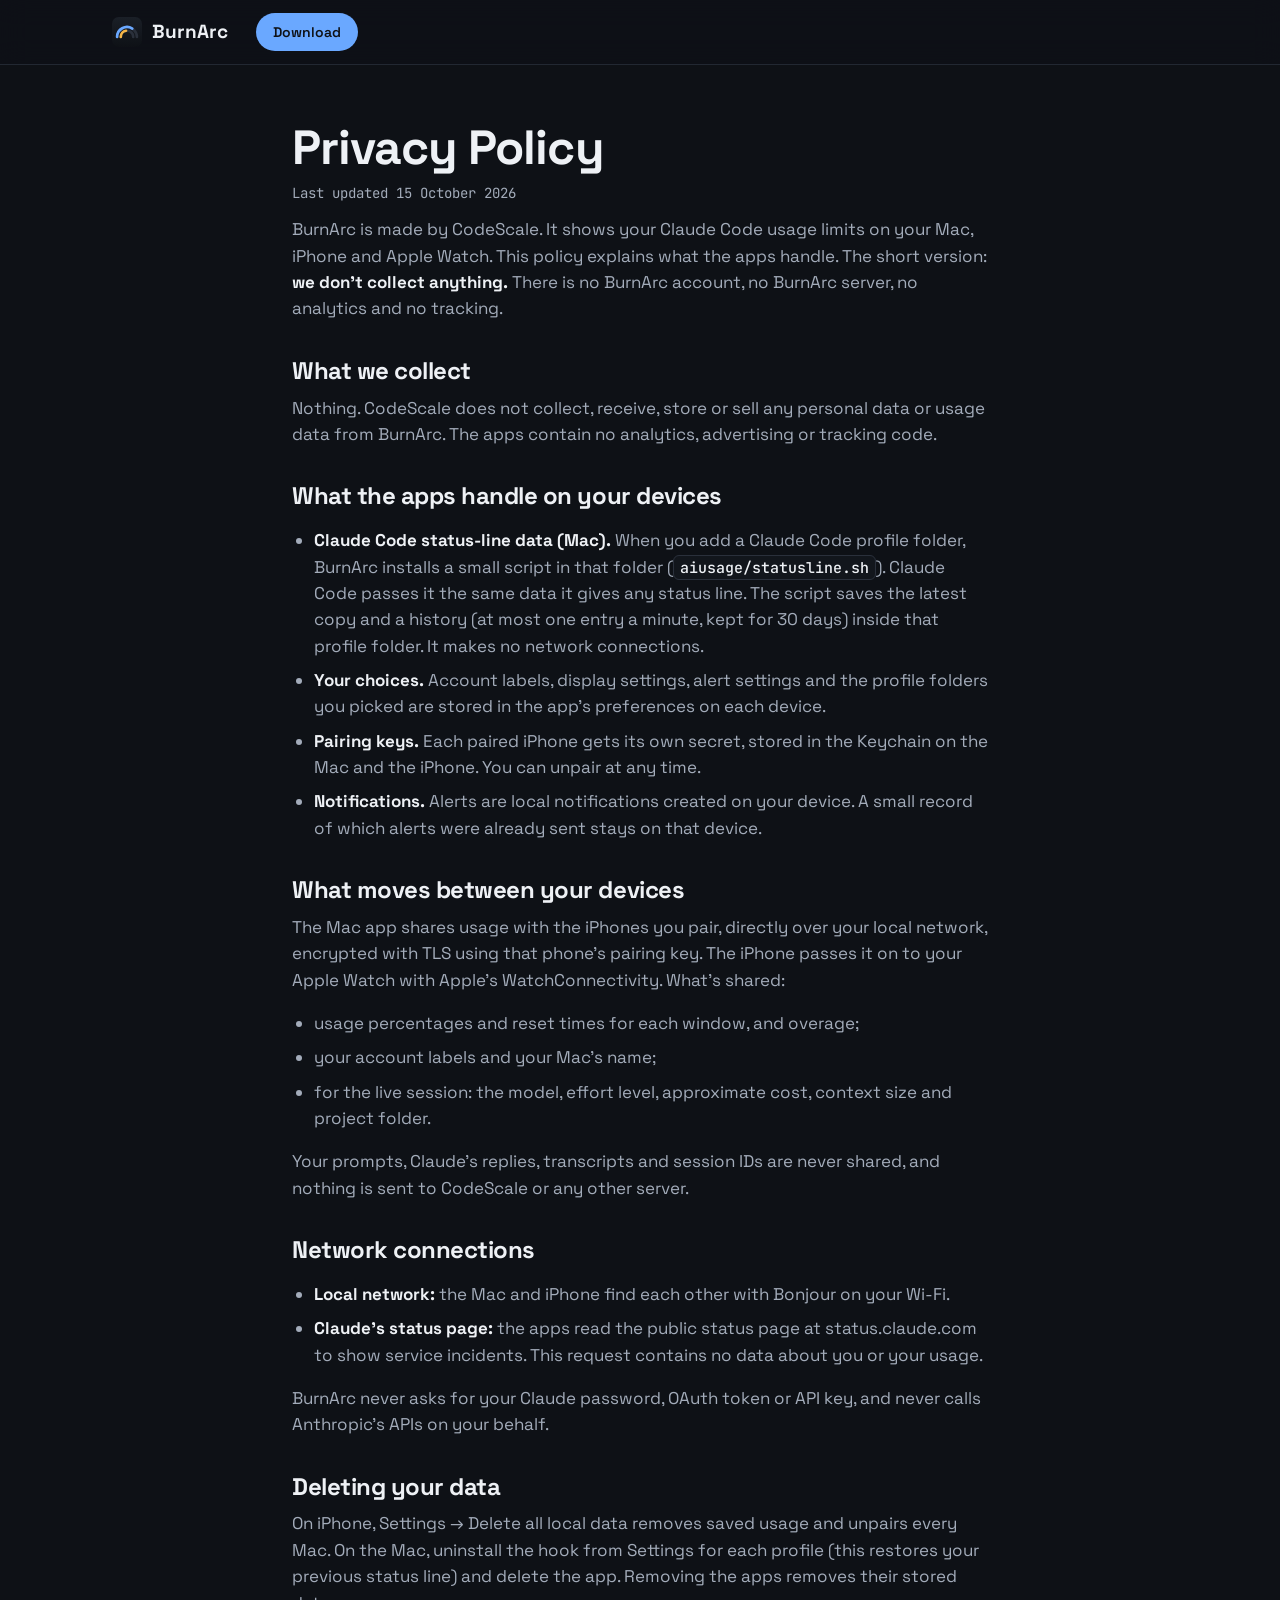
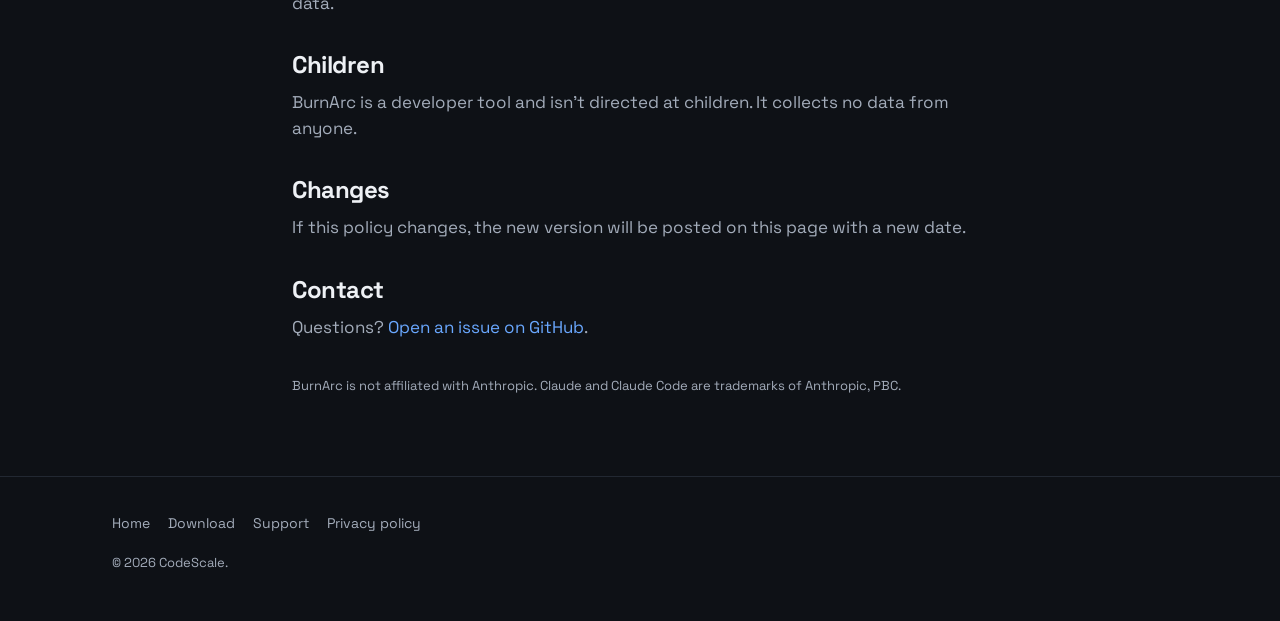
==== privacy.html @ 2f4a5c96 "BurnArc website: showcase, download, privacy and support pages Co-Authored-By: Claude Opus 5.5 <nore" ====
<!doctype html>
<html lang="en">
<head>
<meta charset="utf-8">
<meta name="viewport" content="width=device-width, initial-scale=1">
<title>Privacy Policy — BurnArc</title>
<meta name="description" content="BurnArc's privacy policy: no account, no server, no tracking. Your Claude Code usage stays on your Mac, iPhone and Apple Watch.">
<link rel="canonical" href="https://lakpriya1s.github.io/burnarc/privacy.html">
<meta name="theme-color" content="#0E1116">
<meta property="og:type" content="article">
<meta property="og:title" content="BurnArc privacy policy">
<meta property="og:description" content="No account, no server, no tracking. Your usage stays on your devices.">
<meta property="og:url" content="https://lakpriya1s.github.io/burnarc/privacy.html">
<meta property="og:image" content="https://lakpriya1s.github.io/burnarc/assets/og.png">
<meta name="twitter:card" content="summary_large_image">
<link rel="icon" href="assets/icon.svg" type="image/svg+xml">
<link rel="icon" href="assets/favicon-32.png" sizes="32x32" type="image/png">
<link rel="apple-touch-icon" href="assets/apple-touch-icon.png">
<link rel="preconnect" href="https://fonts.googleapis.com">
<link rel="preconnect" href="https://fonts.gstatic.com" crossorigin>
<link href="https://fonts.googleapis.com/css2?family=JetBrains+Mono:wght@400;500;600&family=Space+Grotesk:wght@400;500;600;700&display=swap" rel="stylesheet">
<link rel="stylesheet" href="assets/site.css">
<script>document.documentElement.classList.add("js");try{var t=localStorage.getItem("burnarc.theme");if(t&&t!=="default")document.documentElement.setAttribute("data-theme",t)}catch(e){}</script>
</head>
<body>
<header class="nav">
  <div class="wrap">
    <a class="brand" href="./"><img src="assets/icon.svg" alt="" width="30" height="30">BurnArc</a>
    <a class="btn btn-primary btn-small" href="./#download">Download</a>
  </div>
</header>
<main class="legal">
  <div class="wrap">
    <h1>Privacy Policy</h1>
    <p class="mono" style="font-size:14px">Last updated 15 October 2026</p>

    <p>BurnArc is made by CodeScale. It shows your Claude Code usage limits on your Mac, iPhone and Apple Watch. This policy explains what the apps handle. The short version: <strong>we don't collect anything.</strong> There is no BurnArc account, no BurnArc server, no analytics and no tracking.</p>

    <h2>What we collect</h2>
    <p>Nothing. CodeScale does not collect, receive, store or sell any personal data or usage data from BurnArc. The apps contain no analytics, advertising or tracking code.</p>

    <h2>What the apps handle on your devices</h2>
    <ul>
      <li><strong>Claude Code status-line data (Mac).</strong> When you add a Claude Code profile folder, BurnArc installs a small script in that folder (<code>aiusage/statusline.sh</code>). Claude Code passes it the same data it gives any status line. The script saves the latest copy and a history (at most one entry a minute, kept for 30 days) inside that profile folder. It makes no network connections.</li>
      <li><strong>Your choices.</strong> Account labels, display settings, alert settings and the profile folders you picked are stored in the app's preferences on each device.</li>
      <li><strong>Pairing keys.</strong> Each paired iPhone gets its own secret, stored in the Keychain on the Mac and the iPhone. You can unpair at any time.</li>
      <li><strong>Notifications.</strong> Alerts are local notifications created on your device. A small record of which alerts were already sent stays on that device.</li>
    </ul>

    <h2>What moves between your devices</h2>
    <p>The Mac app shares usage with the iPhones you pair, directly over your local network, encrypted with TLS using that phone's pairing key. The iPhone passes it on to your Apple Watch with Apple's WatchConnectivity. What's shared:</p>
    <ul>
      <li>usage percentages and reset times for each window, and overage;</li>
      <li>your account labels and your Mac's name;</li>
      <li>for the live session: the model, effort level, approximate cost, context size and project folder.</li>
    </ul>
    <p>Your prompts, Claude's replies, transcripts and session IDs are never shared, and nothing is sent to CodeScale or any other server.</p>

    <h2>Network connections</h2>
    <ul>
      <li><strong>Local network:</strong> the Mac and iPhone find each other with Bonjour on your Wi-Fi.</li>
      <li><strong>Claude's status page:</strong> the apps read the public status page at status.claude.com to show service incidents. This request contains no data about you or your usage.</li>
    </ul>
    <p>BurnArc never asks for your Claude password, OAuth token or API key, and never calls Anthropic's APIs on your behalf.</p>

    <h2>Deleting your data</h2>
    <p>On iPhone, Settings → Delete all local data removes saved usage and unpairs every Mac. On the Mac, uninstall the hook from Settings for each profile (this restores your previous status line) and delete the app. Removing the apps removes their stored data.</p>

    <h2>Children</h2>
    <p>BurnArc is a developer tool and isn't directed at children. It collects no data from anyone.</p>

    <h2>Changes</h2>
    <p>If this policy changes, the new version will be posted on this page with a new date.</p>

    <h2>Contact</h2>
    <p>Questions? <a href="https://github.com/lakpriya1s/burnarc/issues">Open an issue on GitHub</a>.</p>

    <p style="margin-top:36px" class="fine">BurnArc is not affiliated with Anthropic. Claude and Claude Code are trademarks of Anthropic, PBC.</p>
  </div>
</main>
<footer>
  <div class="wrap">
    <nav aria-label="Footer"><a href="./">Home</a><a href="./#download">Download</a><a href="support.html">Support</a><a href="privacy.html">Privacy policy</a></nav>
    <p class="fine">© 2026 CodeScale.</p>
  </div>
</footer>
</body>
</html>
---- assets/site.css ----
/* BurnArc site. Colour tokens from the app's Palette (UsageUI/Theme.swift). */
:root {
  --bg: #0E1116;
  --surface: #161A21;
  --sunken: #12161C;
  --raised: #1A1F27;
  --border: #2A303B;
  --divider: #222832;
  --track: #2A303B;
  --text: #EEF1F5;
  --text-2: #A3ACBA;
  --danger: #FF8A6A;
  --warning: #F5B547;
  --success: #6FD6A6;
  --context: #9EE0C8;
  --overage: #C9A8FF;
  --accent: #6AA8FF;
  --weekly: color-mix(in srgb, var(--accent) 85%, white);
  --ui: "Space Grotesk", system-ui, -apple-system, "Segoe UI", sans-serif;
  --mono: "JetBrains Mono", ui-monospace, "SF Mono", Menlo, monospace;
  --radius: 20px;
  --max: 1120px;
  color-scheme: dark;
}
:root[data-theme="mono"] { --accent: #7FD1B9; }
:root[data-theme="vivid"] { --accent: #C9A8FF; --overage: #9EE0C8; }

* { box-sizing: border-box; }
html { scroll-behavior: smooth; -webkit-text-size-adjust: 100%; }
body {
  margin: 0;
  background: var(--bg);
  color: var(--text);
  font: 400 17px/1.55 var(--ui);
  -webkit-font-smoothing: antialiased;
  overflow-x: hidden;
}
@media (prefers-reduced-motion: reduce) { html { scroll-behavior: auto; } }
a { color: var(--accent); text-decoration: none; }
a:hover { text-decoration: underline; }
img, svg { display: block; max-width: 100%; }
h1, h2, h3 { line-height: 1.12; letter-spacing: -0.02em; margin: 0; }
h1 { font-size: clamp(38px, 6vw, 64px); font-weight: 700; }
h2 { font-size: clamp(30px, 4vw, 44px); font-weight: 700; }
h3 { font-size: 20px; font-weight: 600; }
p { margin: 0; }
.mono { font-family: var(--mono); }
.muted { color: var(--text-2); }
.wrap { max-width: var(--max); margin: 0 auto; padding: 0 16px; }
@media (min-width: 720px) { .wrap { padding: 0 32px; } }
.skip { position: absolute; left: -9999px; }
.skip:focus { left: 16px; top: 16px; background: var(--surface); padding: 8px 12px; border-radius: 8px; z-index: 10; }
:focus-visible { outline: 2px solid var(--accent); outline-offset: 3px; border-radius: 6px; }

/* Nav */
.nav {
  position: sticky; top: 0; z-index: 5;
  background: color-mix(in srgb, var(--bg) 82%, transparent);
  backdrop-filter: saturate(140%) blur(14px);
  -webkit-backdrop-filter: saturate(140%) blur(14px);
  border-bottom: 1px solid var(--divider);
}
.nav .wrap { display: flex; align-items: center; gap: 20px; height: 64px; }
.brand { display: flex; align-items: center; gap: 10px; color: var(--text); font-weight: 700; font-size: 19px; }
.brand:hover { text-decoration: none; }
.brand img { width: 30px; height: 30px; }
.nav ul { display: none; list-style: none; margin: 0 0 0 auto; padding: 0; gap: 22px; }
.nav ul a { color: var(--text-2); font-size: 15px; }
.nav ul a:hover { color: var(--text); text-decoration: none; }
.nav .btn { margin-left: auto; }
@media (min-width: 880px) { .nav ul { display: flex; } .nav .btn { margin-left: 8px; } }

/* Buttons */
.btn {
  display: inline-flex; align-items: center; gap: 10px;
  min-height: 48px; padding: 0 22px;
  border-radius: 999px; border: 1px solid transparent;
  font: 600 16px/1 var(--ui); cursor: pointer; white-space: nowrap;
}
.btn:hover { text-decoration: none; }
.btn-primary { background: var(--accent); color: var(--bg); }
.btn-primary:hover { filter: brightness(1.08); }
.btn-ghost { border-color: var(--border); color: var(--text); background: var(--surface); }
.btn-small { min-height: 38px; padding: 0 16px; font-size: 14px; }
.btn svg { width: 18px; height: 18px; }

/* Hero */
.hero { padding: 56px 0 40px; position: relative; }
.hero::before {
  content: ""; position: absolute; inset: -120px 0 auto 0; height: 560px; z-index: -1;
  background: radial-gradient(600px 300px at 70% 30%, color-mix(in srgb, var(--accent) 16%, transparent), transparent 70%),
              radial-gradient(500px 260px at 20% 10%, color-mix(in srgb, var(--danger) 10%, transparent), transparent 70%);
}
.hero .wrap { display: grid; gap: 40px; align-items: center; }
@media (min-width: 920px) { .hero .wrap { grid-template-columns: 1.1fr 0.9fr; } .hero { padding: 88px 0 64px; } }
.eyebrow {
  display: inline-flex; align-items: center; gap: 8px;
  font: 500 13px/1 var(--mono); color: var(--text-2);
  border: 1px solid var(--border); background: var(--surface);
  padding: 8px 12px; border-radius: 999px; margin-bottom: 22px;
}
.dot { width: 8px; height: 8px; border-radius: 50%; background: var(--success); display: inline-block; flex: none; }
.hero h1 span { color: var(--accent); }
.lede { font-size: clamp(18px, 2.2vw, 21px); color: var(--text-2); margin: 20px 0 30px; max-width: 34em; }
.cta { display: flex; flex-wrap: wrap; gap: 12px; align-items: center; }
.cta-note { width: 100%; font: 400 13px/1.5 var(--mono); color: var(--text-2); margin-top: 6px; }

/* Device stage in the hero */
.stage { position: relative; display: grid; gap: 16px; justify-items: center; }
.menubar {
  width: 100%; max-width: 440px; height: 34px; border-radius: 10px;
  background: #1c2028; border: 1px solid var(--border);
  display: flex; align-items: center; justify-content: flex-end; gap: 14px; padding: 0 12px;
  font: 500 13px/1 var(--ui); color: var(--text);
}
.menubar .item { display: flex; align-items: center; gap: 6px; padding: 4px 8px; border-radius: 6px; }
.menubar .item.active { background: #2b313b; }
.menubar .faint { color: var(--text-2); }
.tray { width: 24px; height: 16px; }

.card {
  background: var(--surface); border: 1px solid var(--border);
  border-radius: var(--radius); padding: 16px;
}
.popover { width: 100%; max-width: 380px; box-shadow: 0 24px 60px rgba(0,0,0,.45); }
.pop-head { display: flex; align-items: center; justify-content: space-between; margin-bottom: 12px; }
.pop-head h3 { font-size: 17px; }
.acct { padding: 12px 0; border-top: 1px solid var(--divider); }
.acct:first-of-type { border-top: 0; padding-top: 0; }
.acct-row { display: flex; align-items: center; gap: 8px; margin-bottom: 10px; }
.acct-name { font-weight: 600; font-size: 15px; }
.pill {
  margin-left: auto; font: 600 12px/1 var(--mono);
  padding: 6px 9px; border-radius: 999px;
  color: var(--danger); background: color-mix(in srgb, var(--danger) 14%, transparent);
}
.win { display: grid; grid-template-columns: 62px 1fr auto; align-items: center; gap: 10px; font-size: 13px; margin: 8px 0; }
.win .label { color: var(--text-2); }
.win .val { font: 500 12px/1 var(--mono); color: var(--text); min-width: 92px; text-align: right; }
.bar { position: relative; height: 6px; border-radius: 99px; background: var(--track); }
.bar > i { position: absolute; inset: 0 auto 0 0; border-radius: 99px; background: var(--accent); }
.bar > b { position: absolute; top: -3px; width: 2px; height: 12px; border-radius: 2px; background: var(--text); }
.pop-foot { display: flex; justify-content: space-between; gap: 8px; margin-top: 10px; padding-top: 10px; border-top: 1px solid var(--divider); font: 400 12px/1.4 var(--mono); color: var(--text-2); }
.pop-foot span { display: inline-flex; align-items: center; gap: 6px; }

/* Sections */
section { padding: 72px 0; }
.section-head { max-width: 44em; margin-bottom: 40px; }
.section-head p { color: var(--text-2); font-size: 19px; margin-top: 14px; }
.kicker { font: 600 13px/1 var(--mono); letter-spacing: .08em; text-transform: uppercase; color: var(--accent); margin-bottom: 14px; display: block; }
.band { border-top: 1px solid var(--divider); }

.steps { display: grid; gap: 16px; counter-reset: step; }
@media (min-width: 820px) { .steps { grid-template-columns: repeat(3, 1fr); } }
.step { position: relative; padding: 22px; }
.step::before {
  counter-increment: step; content: counter(step);
  display: grid; place-items: center; width: 34px; height: 34px; border-radius: 50%;
  background: var(--raised); border: 1px solid var(--border);
  font: 600 15px/1 var(--mono); color: var(--accent); margin-bottom: 16px;
}
.step p { color: var(--text-2); margin-top: 8px; }
.step code, .faq code, .legal code { font: 500 0.88em/1 var(--mono); background: var(--sunken); border: 1px solid var(--border); border-radius: 6px; padding: 2px 6px; color: var(--text); }

.grid { display: grid; gap: 16px; }
@media (min-width: 640px) { .grid { grid-template-columns: repeat(2, 1fr); } }
@media (min-width: 980px) { .grid { grid-template-columns: repeat(3, 1fr); } }
.feature { padding: 22px; transition: border-color .2s, transform .2s; }
.feature:hover { border-color: color-mix(in srgb, var(--accent) 45%, var(--border)); transform: translateY(-2px); }
.feature .ico { width: 40px; height: 40px; border-radius: 12px; display: grid; place-items: center; background: var(--raised); border: 1px solid var(--border); margin-bottom: 16px; color: var(--accent); }
.feature .ico svg { width: 22px; height: 22px; }
.feature p { color: var(--text-2); margin-top: 8px; font-size: 16px; }
.feature .eg { margin-top: 12px; font: 500 13px/1.4 var(--mono); color: var(--text); }

/* Showcase bands */
.show { display: grid; gap: 36px; align-items: center; padding: 40px 0; }
@media (min-width: 920px) { .show { grid-template-columns: 1fr 1fr; } .show.flip > :first-child { order: 2; } }
.show ul { list-style: none; padding: 0; margin: 20px 0 0; display: grid; gap: 12px; }
.show li { display: flex; gap: 12px; color: var(--text-2); }
.show li::before { content: ""; flex: none; width: 8px; height: 8px; margin-top: 9px; border-radius: 50%; background: var(--accent); }
.show li strong { color: var(--text); font-weight: 600; }
.show .visual { display: flex; flex-wrap: wrap; gap: 16px; justify-content: center; }

/* Phone mock */
.phone {
  width: 290px; border-radius: 44px; padding: 12px;
  background: #0a0c10; border: 1px solid #2c323c;
  box-shadow: 0 30px 70px rgba(0,0,0,.5);
}
.screen { border-radius: 34px; background: var(--bg); padding: 22px 14px 18px; min-height: 520px; }
.screen h4 { font-size: 30px; font-weight: 700; margin: 6px 4px 2px; letter-spacing: -0.02em; }
.screen .sub { font: 400 11px/1.4 var(--mono); color: var(--text-2); margin: 0 4px 14px; }
.screen .card { border-radius: 18px; padding: 14px; margin-bottom: 10px; }
.screen .win { grid-template-columns: 1fr auto; gap: 6px; margin: 10px 0 2px; }
.screen .win .bar { grid-column: 1 / -1; height: 8px; }
.screen .win .bar > b { top: -4px; height: 16px; }
.cap { font: 400 11px/1.4 var(--mono); color: var(--text-2); }
.tabbar { display: flex; justify-content: space-around; margin-top: 16px; padding: 8px; border-radius: 999px; background: var(--raised); border: 1px solid var(--border); font-size: 10px; color: var(--text-2); }
.tabbar span { padding: 6px 10px; border-radius: 999px; }
.tabbar .on { background: var(--track); color: var(--text); }

/* Watch mock */
.watch {
  width: 198px; height: 238px; border-radius: 54px; padding: 12px;
  background: #0a0c10; border: 1px solid #2c323c; box-shadow: 0 30px 70px rgba(0,0,0,.5);
}
.watch .screen { min-height: 0; height: 100%; border-radius: 42px; padding: 14px 12px; }
.watch .card { border-radius: 16px; padding: 10px; margin: 0; }
.watch .title { font: 600 13px/1 var(--ui); color: var(--accent); margin: 2px 4px 8px; }

/* Widget mocks */
.widgets { display: grid; gap: 16px; grid-template-columns: repeat(2, minmax(0, 158px)); justify-content: center; }
.widget { aspect-ratio: 1; border-radius: 26px; padding: 14px; background: var(--surface); border: 1px solid var(--border); display: flex; flex-direction: column; }
.widget.wide { grid-column: span 2; aspect-ratio: auto; }
.widget .w-head { display: flex; justify-content: space-between; align-items: center; font-weight: 600; font-size: 13px; }
.widget .w-foot { font: 400 11px/1.3 var(--mono); color: var(--text-2); margin-top: auto; }
.widget .gauge { margin: auto; width: 100%; max-width: 128px; }
.widget .win { margin: 6px 0; grid-template-columns: 34px 1fr auto; font-size: 11px; }
.widget .win .val { min-width: 0; font-size: 11px; }
.lock { display: flex; gap: 16px; justify-content: center; margin-top: 4px; }
.lock .circ { width: 64px; height: 64px; border-radius: 50%; background: rgba(255,255,255,.08); display: grid; place-items: center; }

/* Gauge text */
.gauge { position: relative; }
.gauge svg { width: 100%; height: auto; overflow: visible; }
.gauge .g-num { position: absolute; left: 0; right: 0; bottom: 2px; text-align: center; font: 600 21px/1 var(--mono); }
.gauge .g-sub { display: block; font: 600 10px/1.4 var(--mono); color: var(--weekly); margin-top: 3px; }
.gauge path { transition: d .9s cubic-bezier(.3,.7,.2,1), stroke .6s; }

/* Hero gauge */
.hero-gauge { width: min(100%, 320px); }
.hero-gauge .g-num { font-size: clamp(40px, 6vw, 52px); bottom: 0; }
.hero-gauge .g-sub { font-size: 14px; }
.hero-caption { font: 500 14px/1.4 var(--mono); color: var(--text-2); text-align: center; min-height: 20px; transition: color .4s; }

/* Demo */
.demo { display: grid; gap: 24px; align-items: center; }
@media (min-width: 900px) { .demo { grid-template-columns: 1fr 1fr; } }
.demo .card { padding: 24px; }
.field { margin-bottom: 22px; }
.field label { display: flex; justify-content: space-between; font-weight: 500; margin-bottom: 10px; }
.field output { font-family: var(--mono); color: var(--accent); }
input[type=range] { width: 100%; accent-color: var(--accent); height: 28px; }
.readout { display: grid; grid-template-columns: repeat(3, 1fr); gap: 10px; }
.readout div { background: var(--sunken); border: 1px solid var(--border); border-radius: 14px; padding: 12px; }
.readout dt { font-size: 12px; color: var(--text-2); }
.readout dd { margin: 6px 0 0; font: 600 18px/1.2 var(--mono); }
.verdict { margin-top: 16px; font: 600 16px/1.4 var(--mono); }

/* Privacy */
.privacy-grid { display: grid; gap: 16px; }
@media (min-width: 820px) { .privacy-grid { grid-template-columns: repeat(2, 1fr); } }
.privacy-grid .card { display: flex; gap: 14px; padding: 20px; }
.privacy-grid svg { flex: none; width: 24px; height: 24px; color: var(--success); margin-top: 2px; }
.privacy-grid p { color: var(--text-2); margin-top: 4px; font-size: 16px; }
.flow { margin-top: 24px; display: flex; flex-wrap: wrap; gap: 10px; align-items: center; justify-content: center; font: 500 14px/1 var(--mono); color: var(--text-2); }
.flow span.node { background: var(--surface); border: 1px solid var(--border); border-radius: 999px; padding: 10px 14px; color: var(--text); }

/* Requirements, FAQ */
.reqs { display: grid; gap: 12px; }
@media (min-width: 720px) { .reqs { grid-template-columns: repeat(4, 1fr); } }
.reqs .card { padding: 18px; }
.reqs dt { font: 500 12px/1 var(--mono); color: var(--text-2); text-transform: uppercase; letter-spacing: .06em; }
.reqs dd { margin: 8px 0 0; font-weight: 600; }
.faq details { border-bottom: 1px solid var(--divider); padding: 18px 0; }
.faq summary { cursor: pointer; font-weight: 600; font-size: 18px; list-style: none; display: flex; justify-content: space-between; gap: 16px; }
.faq summary::-webkit-details-marker { display: none; }
.faq summary::after { content: "+"; font: 400 22px/1 var(--mono); color: var(--accent); }
.faq details[open] summary::after { content: "–"; }
.faq details p { color: var(--text-2); margin-top: 10px; max-width: 46em; }

/* Download band */
.download { text-align: center; }
.download .card { padding: 40px 20px; background: linear-gradient(180deg, var(--raised), var(--surface)); }
.download img { width: 88px; height: 88px; margin: 0 auto 18px; }
.download .cta { justify-content: center; margin-top: 24px; }

/* Footer */
footer { border-top: 1px solid var(--divider); padding: 36px 0 48px; color: var(--text-2); font-size: 14px; }
footer .wrap { display: grid; gap: 18px; }
footer nav { display: flex; flex-wrap: wrap; gap: 18px; }
footer nav a { color: var(--text-2); }
.themes { display: inline-flex; gap: 4px; padding: 4px; border-radius: 999px; background: var(--surface); border: 1px solid var(--border); }
.themes button { font: 500 13px/1 var(--ui); color: var(--text-2); background: none; border: 0; padding: 8px 12px; border-radius: 999px; cursor: pointer; }
.themes button[aria-pressed="true"] { background: var(--track); color: var(--text); }
.fine { font-size: 13px; }

/* Legal pages */
.legal { padding: 56px 0 80px; }
.legal .wrap { max-width: 760px; }
.legal h1 { font-size: clamp(34px, 5vw, 48px); margin-bottom: 8px; }
.legal h2 { font-size: 24px; margin: 36px 0 10px; }
.legal p, .legal li { color: var(--text-2); }
.legal p + p { margin-top: 12px; }
.legal ul, .legal ol { padding-left: 22px; }
.legal li + li { margin-top: 8px; }
.legal strong { color: var(--text); }

.js .reveal { opacity: 0; transform: translateY(14px); transition: opacity .6s, transform .6s; }
.js .reveal.in { opacity: 1; transform: none; }
@media (prefers-reduced-motion: reduce) {
  .js .reveal { opacity: 1; transform: none; transition: none; }
  .gauge path { transition: none; }
}
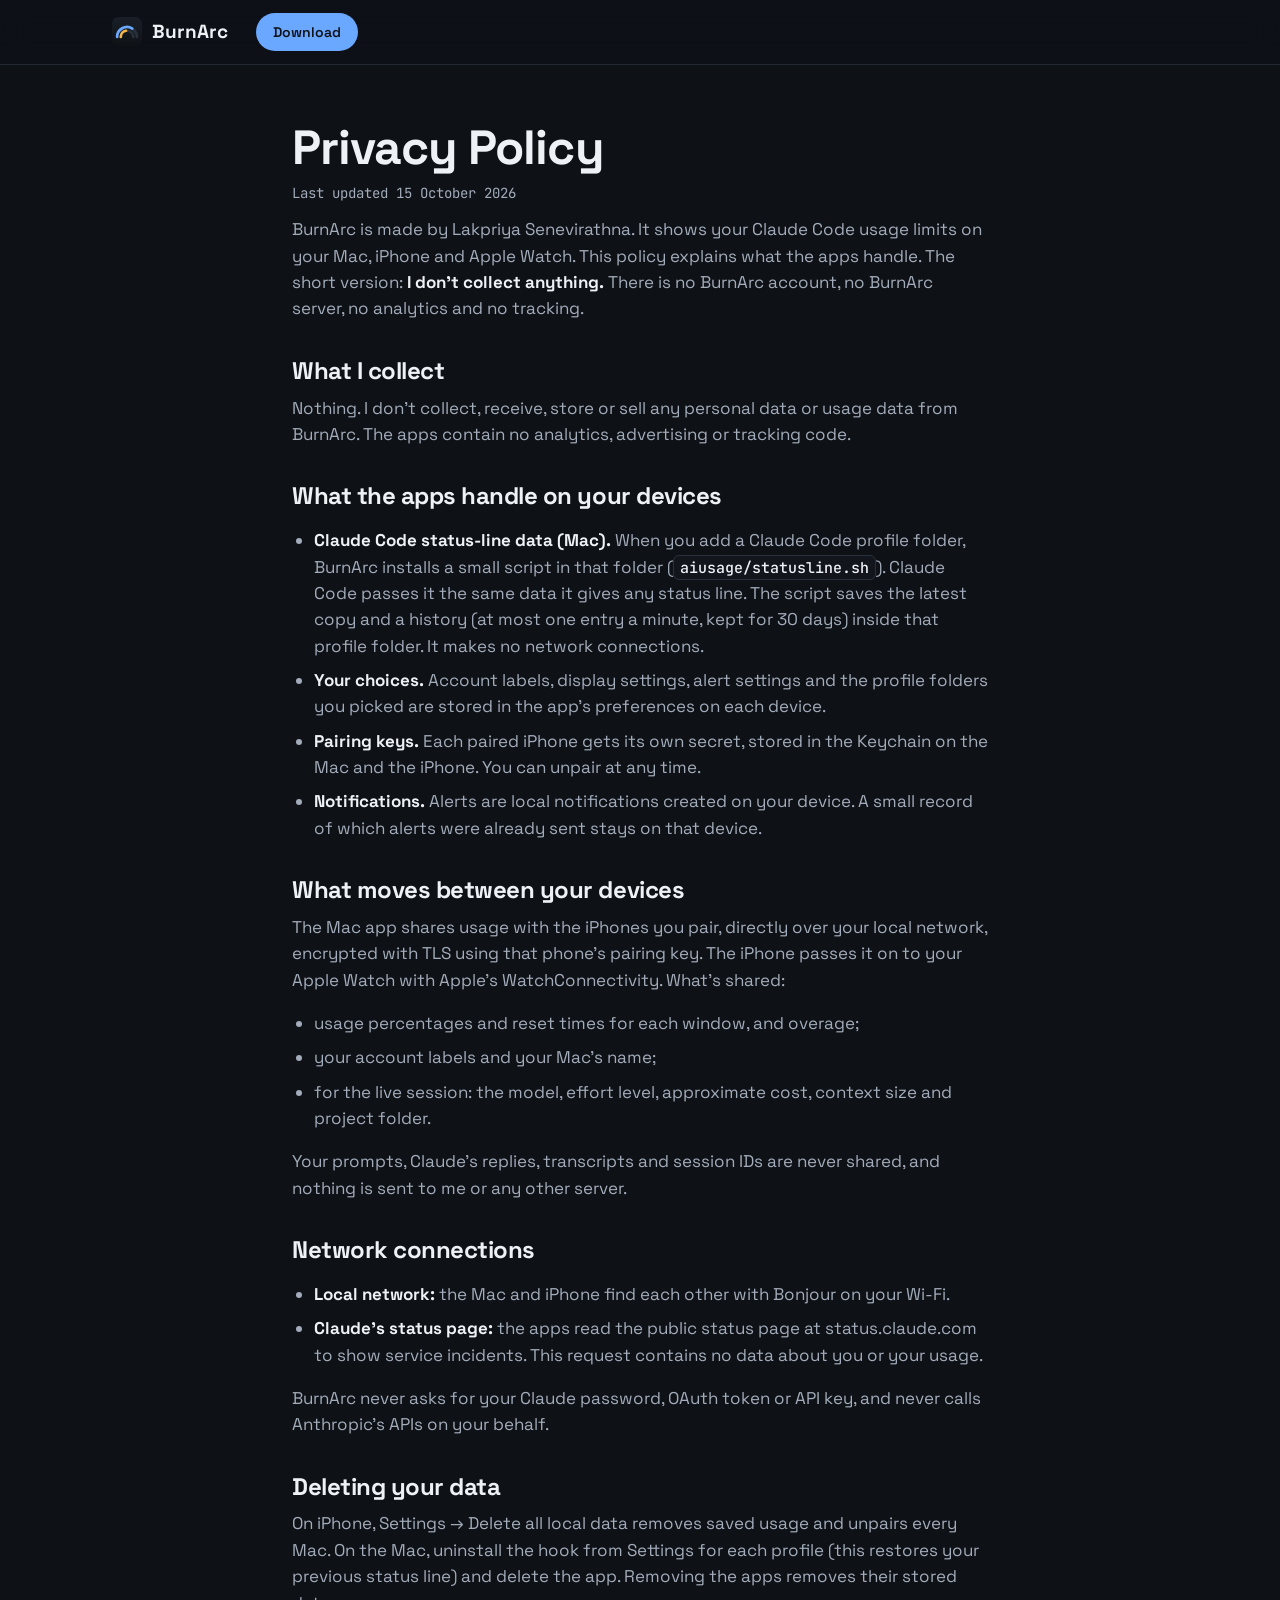
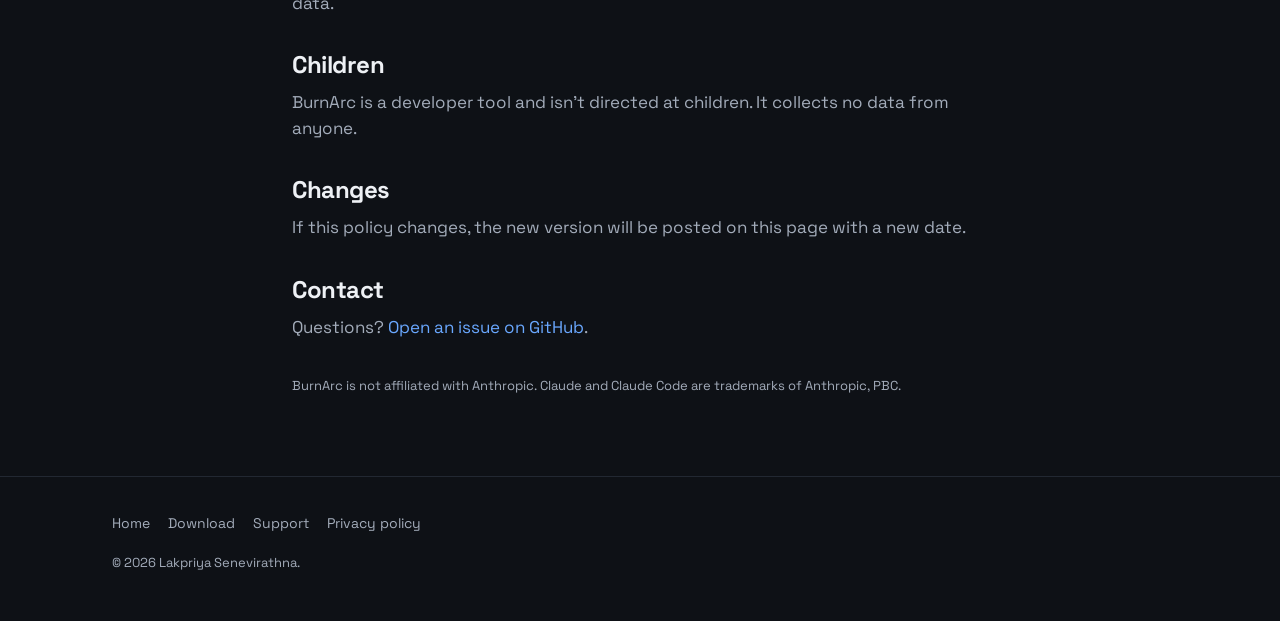
==== commit 5cd02dfa: "Credit Lakpriya Senevirathna instead of CodeScale Co-Authored-By: Claude Opus 5.5 <noreply@anthropic" ====
--- a/privacy.html
+++ b/privacy.html
@@ -19,7 +19,7 @@
 <link rel="preconnect" href="https://fonts.googleapis.com">
 <link rel="preconnect" href="https://fonts.gstatic.com" crossorigin>
 <link href="https://fonts.googleapis.com/css2?family=JetBrains+Mono:wght@400;500;600&family=Space+Grotesk:wght@400;500;600;700&display=swap" rel="stylesheet">
-<link rel="stylesheet" href="assets/site.css">
+<link rel="stylesheet" href="assets/site.css?v=4">
 <script>document.documentElement.classList.add("js");try{var t=localStorage.getItem("burnarc.theme");if(t&&t!=="default")document.documentElement.setAttribute("data-theme",t)}catch(e){}</script>
 </head>
 <body>
@@ -34,10 +34,10 @@
     <h1>Privacy Policy</h1>
     <p class="mono" style="font-size:14px">Last updated 15 October 2026</p>
 
-    <p>BurnArc is made by CodeScale. It shows your Claude Code usage limits on your Mac, iPhone and Apple Watch. This policy explains what the apps handle. The short version: <strong>we don't collect anything.</strong> There is no BurnArc account, no BurnArc server, no analytics and no tracking.</p>
+    <p>BurnArc is made by Lakpriya Senevirathna. It shows your Claude Code usage limits on your Mac, iPhone and Apple Watch. This policy explains what the apps handle. The short version: <strong>I don't collect anything.</strong> There is no BurnArc account, no BurnArc server, no analytics and no tracking.</p>
 
-    <h2>What we collect</h2>
-    <p>Nothing. CodeScale does not collect, receive, store or sell any personal data or usage data from BurnArc. The apps contain no analytics, advertising or tracking code.</p>
+    <h2>What I collect</h2>
+    <p>Nothing. I don't collect, receive, store or sell any personal data or usage data from BurnArc. The apps contain no analytics, advertising or tracking code.</p>
 
     <h2>What the apps handle on your devices</h2>
     <ul>
@@ -54,7 +54,7 @@
       <li>your account labels and your Mac's name;</li>
       <li>for the live session: the model, effort level, approximate cost, context size and project folder.</li>
     </ul>
-    <p>Your prompts, Claude's replies, transcripts and session IDs are never shared, and nothing is sent to CodeScale or any other server.</p>
+    <p>Your prompts, Claude's replies, transcripts and session IDs are never shared, and nothing is sent to me or any other server.</p>
 
     <h2>Network connections</h2>
     <ul>
@@ -81,7 +81,7 @@
 <footer>
   <div class="wrap">
     <nav aria-label="Footer"><a href="./">Home</a><a href="./#download">Download</a><a href="support.html">Support</a><a href="privacy.html">Privacy policy</a></nav>
-    <p class="fine">© 2026 CodeScale.</p>
+    <p class="fine">© 2026 Lakpriya Senevirathna.</p>
   </div>
 </footer>
 </body>
--- a/assets/site.css
+++ b/assets/site.css
@@ -221,17 +221,23 @@
 .lock .circ { width: 64px; height: 64px; border-radius: 50%; background: rgba(255,255,255,.08); display: grid; place-items: center; }
 
 /* Gauge text */
-.gauge { position: relative; }
-.gauge svg { width: 100%; height: auto; overflow: visible; }
+.gauge { position: relative; aspect-ratio: 128 / 74; }
+.gauge svg { width: 100%; height: 100%; overflow: visible; }
+/* Fixed-width digits so the centre doesn't shift as the number changes. */
+.gauge .g-num b { display: inline-block; min-width: 4ch; font-weight: inherit; font-variant-numeric: tabular-nums; }
 .gauge .g-num { position: absolute; left: 0; right: 0; bottom: 2px; text-align: center; font: 600 21px/1 var(--mono); }
 .gauge .g-sub { display: block; font: 600 10px/1.4 var(--mono); color: var(--weekly); margin-top: 3px; }
-.gauge path { transition: d .9s cubic-bezier(.3,.7,.2,1), stroke .6s; }
+.gauge .g-fill { transition: stroke-dasharray .9s cubic-bezier(.3,.7,.2,1), stroke .6s, opacity .3s; }
+.gauge .g-tick { transform-box: view-box; transform-origin: 64px 69px; transition: transform .9s cubic-bezier(.3,.7,.2,1); }
 
 /* Hero gauge */
 .hero-gauge { width: min(100%, 320px); }
 .hero-gauge .g-num { font-size: clamp(40px, 6vw, 52px); bottom: 0; }
+/* 100% is drawn at 3/4 size so it takes the same width as "42%": nothing shifts as the hero cycles. */
+.g-num .wide { font-size: 0.75em; }
+.g-num .pad { visibility: hidden; }
 .hero-gauge .g-sub { font-size: 14px; }
-.hero-caption { font: 500 14px/1.4 var(--mono); color: var(--text-2); text-align: center; min-height: 20px; transition: color .4s; }
+.hero-caption { font: 500 14px/20px var(--mono); color: var(--text-2); text-align: center; height: 20px; white-space: nowrap; transition: color .4s; }
 
 /* Demo */
 .demo { display: grid; gap: 24px; align-items: center; }
@@ -300,5 +306,5 @@
 .js .reveal.in { opacity: 1; transform: none; }
 @media (prefers-reduced-motion: reduce) {
   .js .reveal { opacity: 1; transform: none; transition: none; }
-  .gauge path { transition: none; }
-}
+  .gauge .g-fill, .gauge .g-tick { transition: none; }
+}
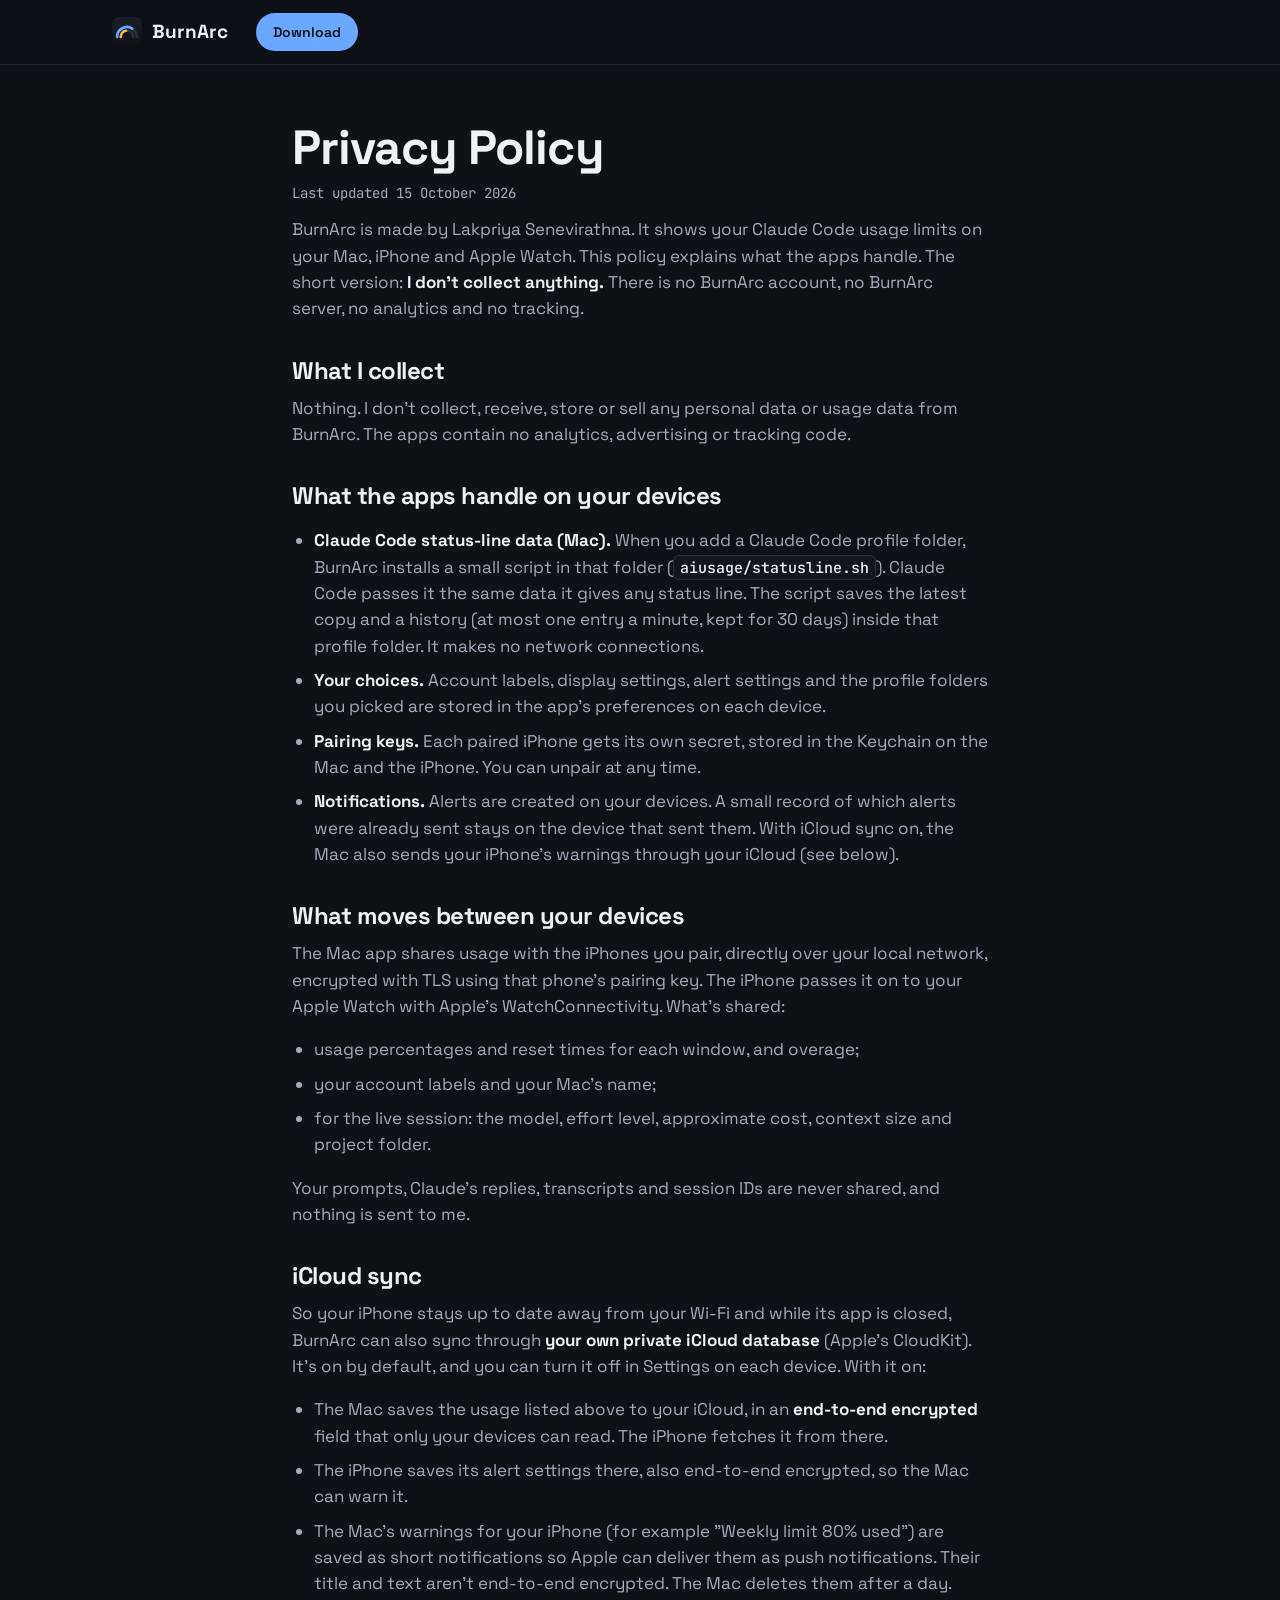
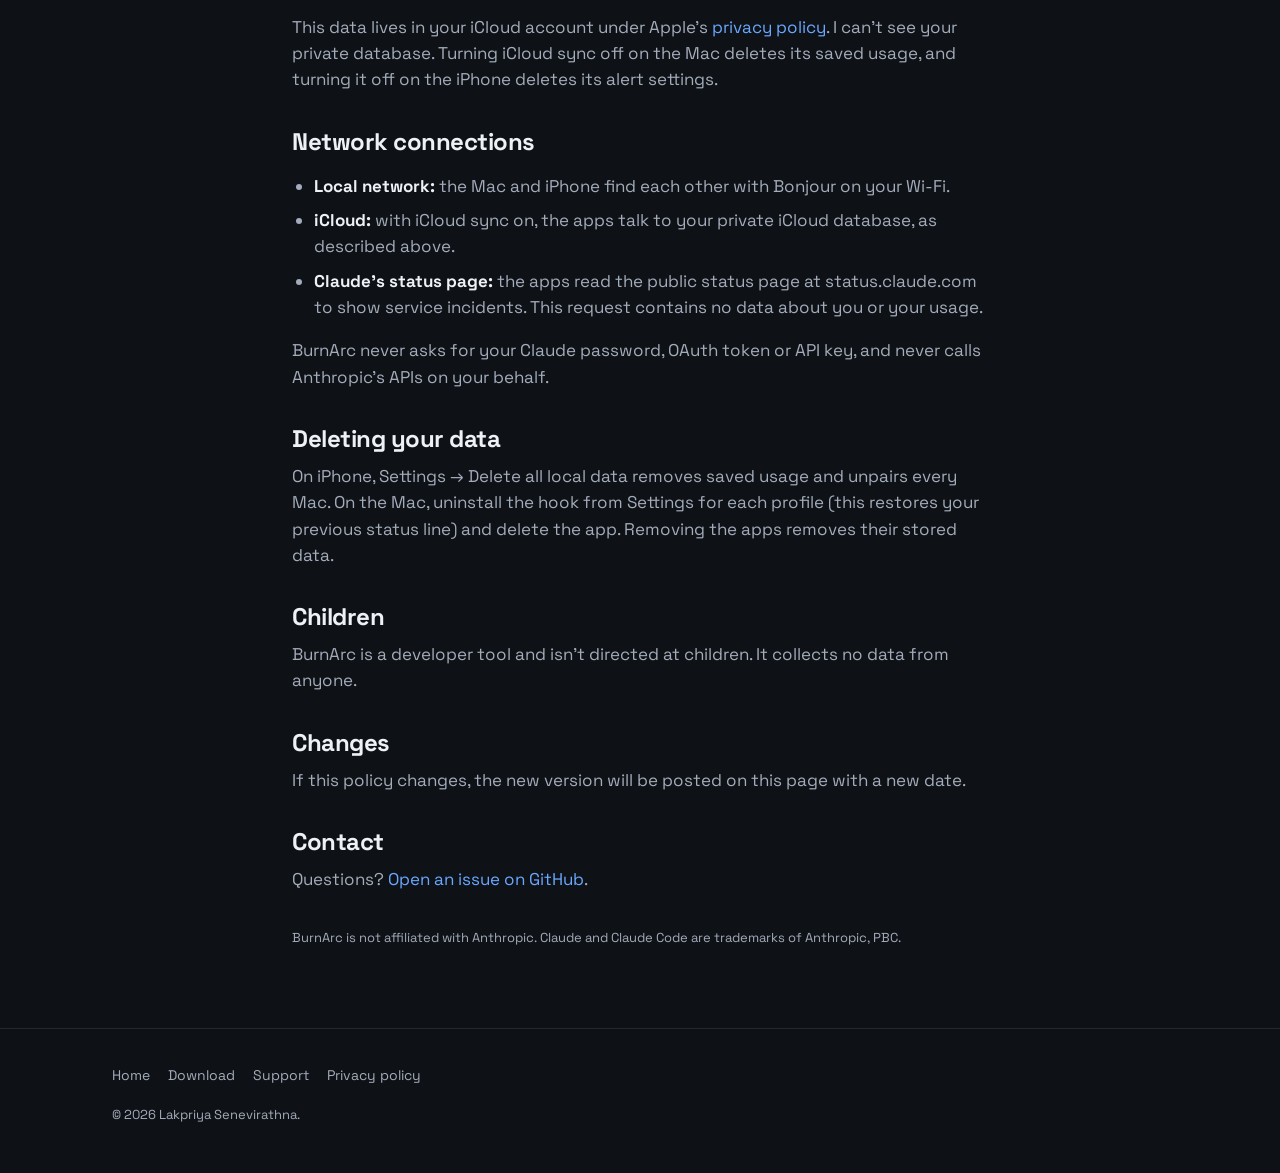
==== commit ad6d119b: "Release 1.1.0: iCloud sync, Recent order; privacy policy covers iCloud" ====
--- a/privacy.html
+++ b/privacy.html
@@ -4,12 +4,12 @@
 <meta charset="utf-8">
 <meta name="viewport" content="width=device-width, initial-scale=1">
 <title>Privacy Policy — BurnArc</title>
-<meta name="description" content="BurnArc's privacy policy: no account, no server, no tracking. Your Claude Code usage stays on your Mac, iPhone and Apple Watch.">
+<meta name="description" content="BurnArc's privacy policy: no account, no BurnArc server, no tracking. Your Claude Code usage stays on your devices and in your own iCloud.">
 <link rel="canonical" href="https://lakpriya1s.github.io/burnarc/privacy.html">
 <meta name="theme-color" content="#0E1116">
 <meta property="og:type" content="article">
 <meta property="og:title" content="BurnArc privacy policy">
-<meta property="og:description" content="No account, no server, no tracking. Your usage stays on your devices.">
+<meta property="og:description" content="No account, no BurnArc server, no tracking. Your usage stays on your devices and in your own iCloud.">
 <meta property="og:url" content="https://lakpriya1s.github.io/burnarc/privacy.html">
 <meta property="og:image" content="https://lakpriya1s.github.io/burnarc/assets/og.png">
 <meta name="twitter:card" content="summary_large_image">
@@ -44,7 +44,7 @@
       <li><strong>Claude Code status-line data (Mac).</strong> When you add a Claude Code profile folder, BurnArc installs a small script in that folder (<code>aiusage/statusline.sh</code>). Claude Code passes it the same data it gives any status line. The script saves the latest copy and a history (at most one entry a minute, kept for 30 days) inside that profile folder. It makes no network connections.</li>
       <li><strong>Your choices.</strong> Account labels, display settings, alert settings and the profile folders you picked are stored in the app's preferences on each device.</li>
       <li><strong>Pairing keys.</strong> Each paired iPhone gets its own secret, stored in the Keychain on the Mac and the iPhone. You can unpair at any time.</li>
-      <li><strong>Notifications.</strong> Alerts are local notifications created on your device. A small record of which alerts were already sent stays on that device.</li>
+      <li><strong>Notifications.</strong> Alerts are created on your devices. A small record of which alerts were already sent stays on the device that sent them. With iCloud sync on, the Mac also sends your iPhone's warnings through your iCloud (see below).</li>
     </ul>
 
     <h2>What moves between your devices</h2>
@@ -54,11 +54,21 @@
       <li>your account labels and your Mac's name;</li>
       <li>for the live session: the model, effort level, approximate cost, context size and project folder.</li>
     </ul>
-    <p>Your prompts, Claude's replies, transcripts and session IDs are never shared, and nothing is sent to me or any other server.</p>
+    <p>Your prompts, Claude's replies, transcripts and session IDs are never shared, and nothing is sent to me.</p>
+
+    <h2>iCloud sync</h2>
+    <p>So your iPhone stays up to date away from your Wi-Fi and while its app is closed, BurnArc can also sync through <strong>your own private iCloud database</strong> (Apple's CloudKit). It's on by default, and you can turn it off in Settings on each device. With it on:</p>
+    <ul>
+      <li>The Mac saves the usage listed above to your iCloud, in an <strong>end-to-end encrypted</strong> field that only your devices can read. The iPhone fetches it from there.</li>
+      <li>The iPhone saves its alert settings there, also end-to-end encrypted, so the Mac can warn it.</li>
+      <li>The Mac's warnings for your iPhone (for example "Weekly limit 80% used") are saved as short notifications so Apple can deliver them as push notifications. Their title and text aren't end-to-end encrypted. The Mac deletes them after a day.</li>
+    </ul>
+    <p>This data lives in your iCloud account under Apple's <a href="https://www.apple.com/legal/privacy/">privacy policy</a>. I can't see your private database. Turning iCloud sync off on the Mac deletes its saved usage, and turning it off on the iPhone deletes its alert settings.</p>
 
     <h2>Network connections</h2>
     <ul>
       <li><strong>Local network:</strong> the Mac and iPhone find each other with Bonjour on your Wi-Fi.</li>
+      <li><strong>iCloud:</strong> with iCloud sync on, the apps talk to your private iCloud database, as described above.</li>
       <li><strong>Claude's status page:</strong> the apps read the public status page at status.claude.com to show service incidents. This request contains no data about you or your usage.</li>
     </ul>
     <p>BurnArc never asks for your Claude password, OAuth token or API key, and never calls Anthropic's APIs on your behalf.</p>
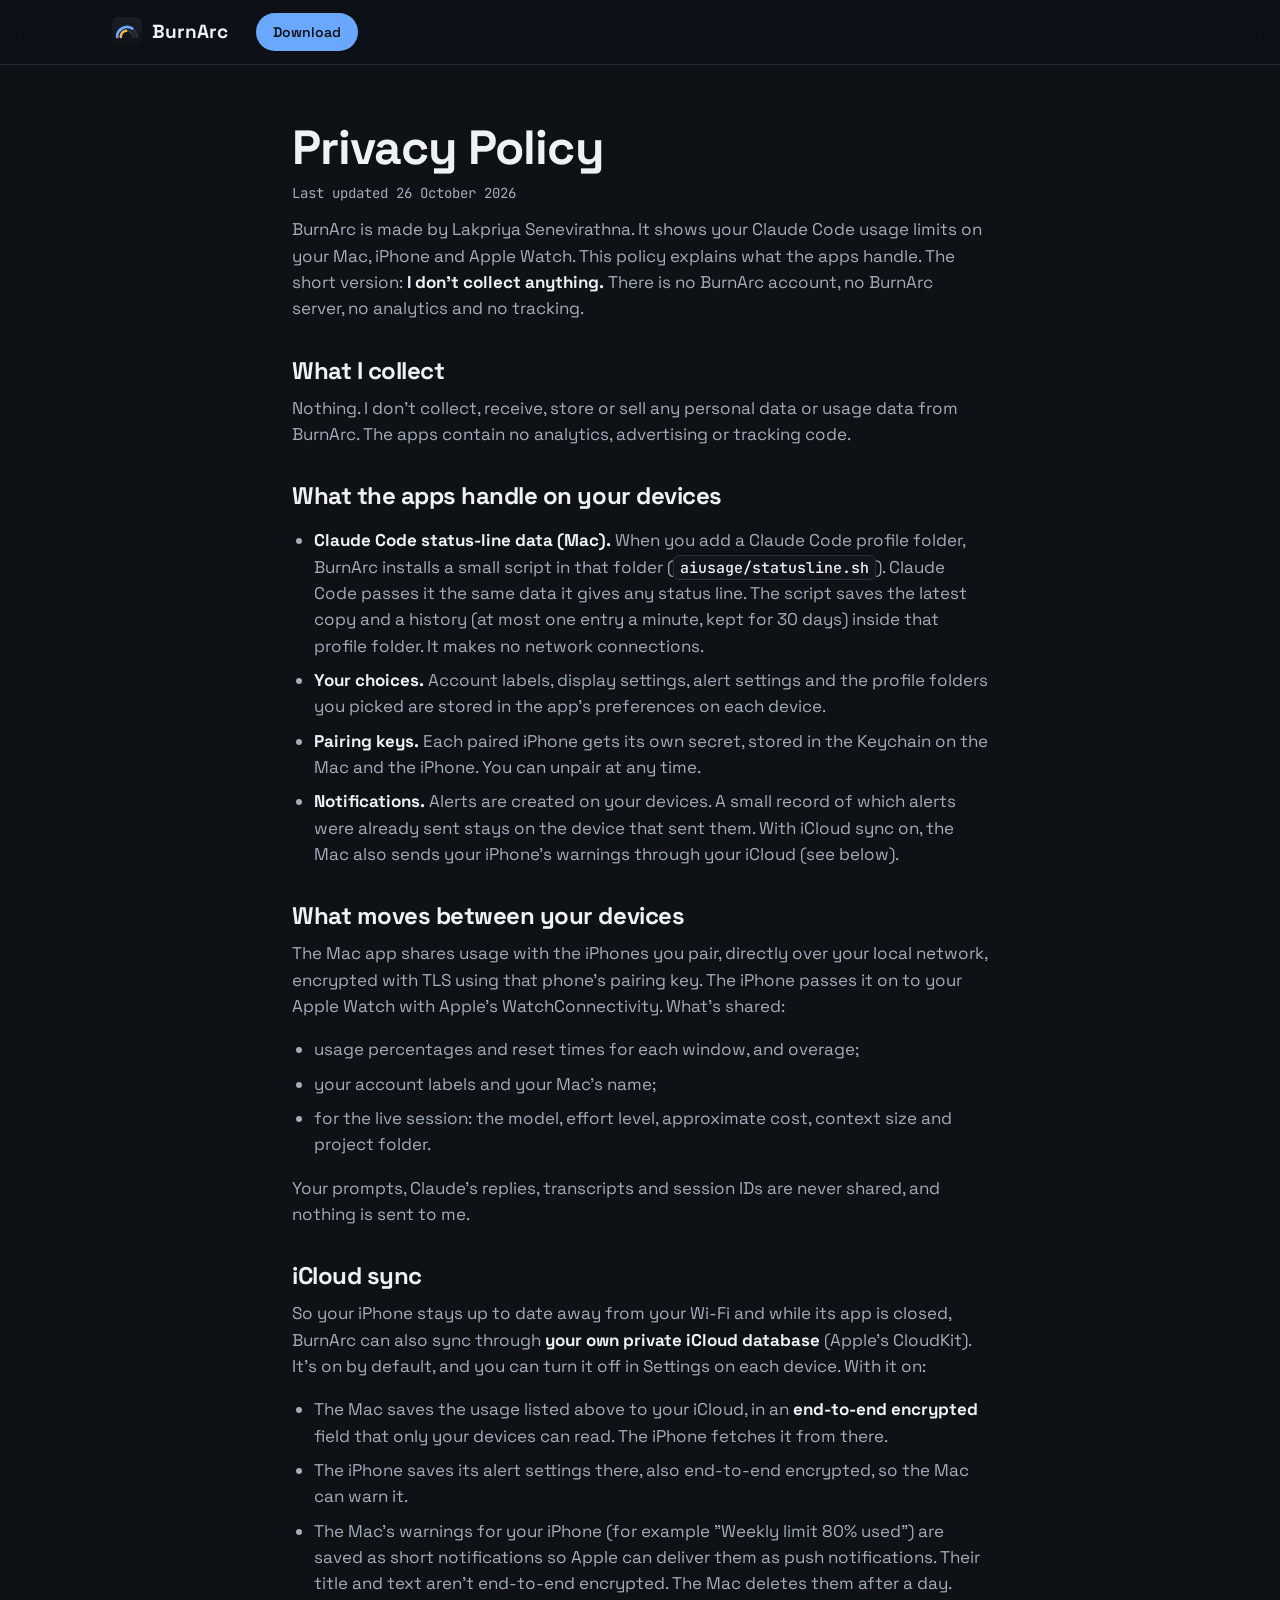
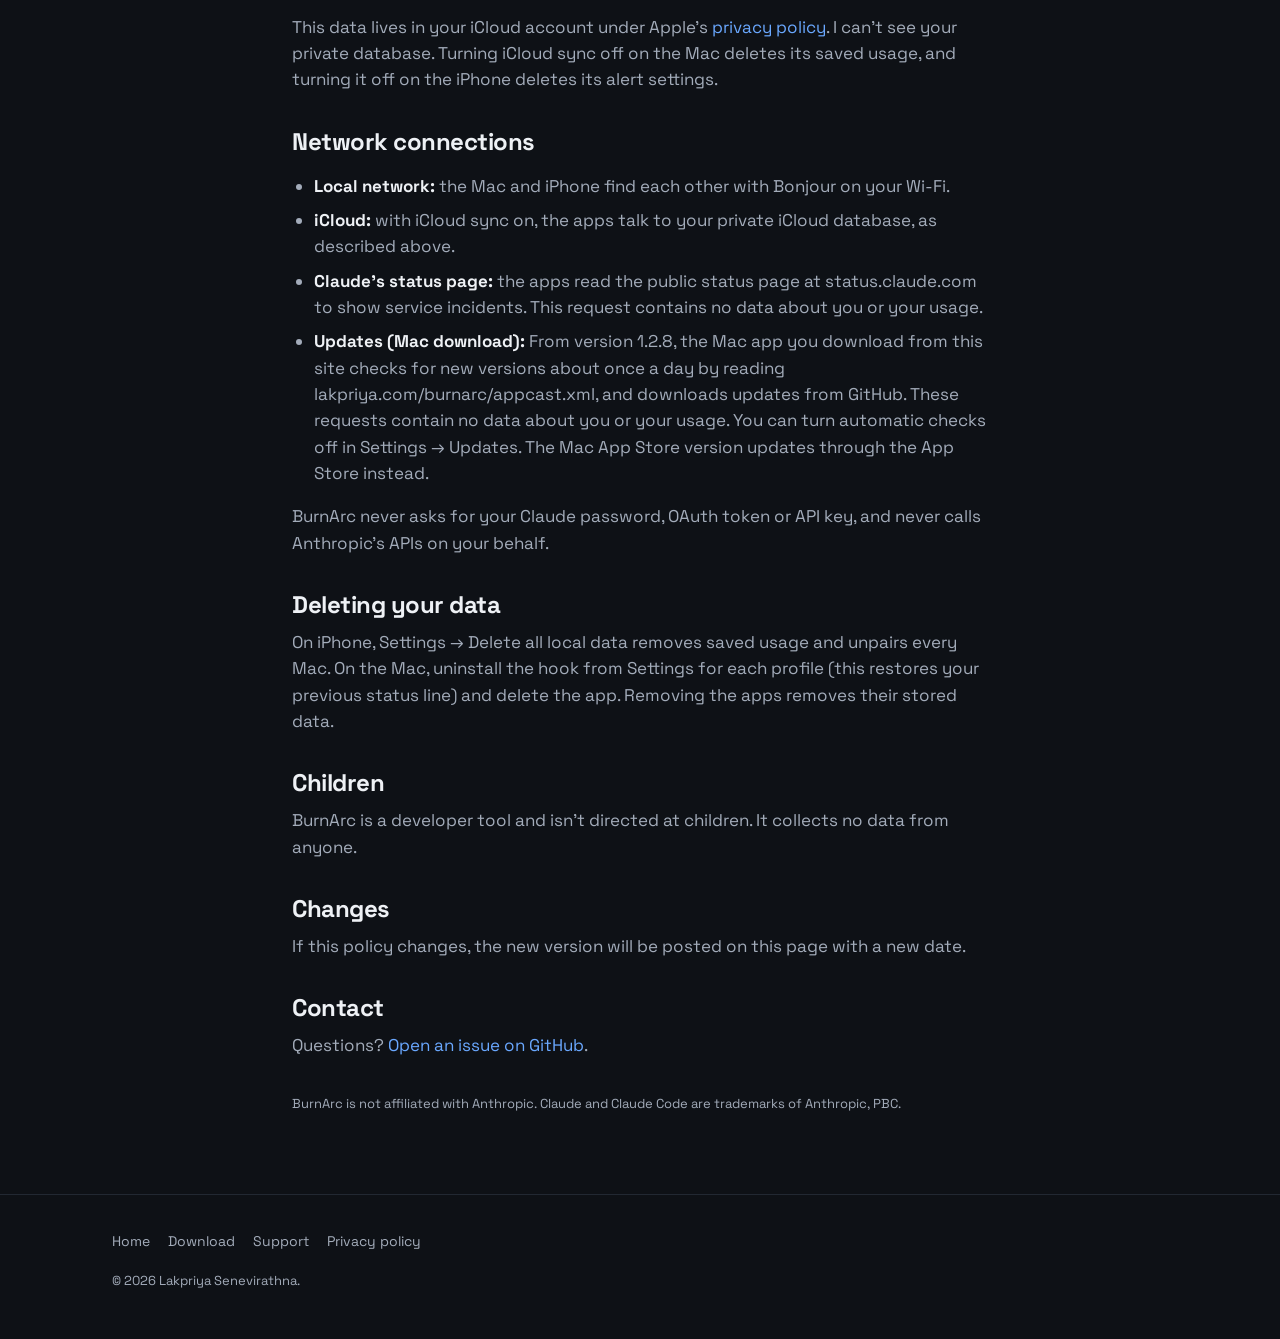
==== commit eb0a3f0e: "Privacy page: list the Mac app's update checks Co-Authored-By: Claude Opus 5.5 <noreply@anthropic.co" ====
--- a/privacy.html
+++ b/privacy.html
@@ -32,7 +32,7 @@
 <main class="legal">
   <div class="wrap">
     <h1>Privacy Policy</h1>
-    <p class="mono" style="font-size:14px">Last updated 15 October 2026</p>
+    <p class="mono" style="font-size:14px">Last updated 26 October 2026</p>
 
     <p>BurnArc is made by Lakpriya Senevirathna. It shows your Claude Code usage limits on your Mac, iPhone and Apple Watch. This policy explains what the apps handle. The short version: <strong>I don't collect anything.</strong> There is no BurnArc account, no BurnArc server, no analytics and no tracking.</p>
 
@@ -70,6 +70,7 @@
       <li><strong>Local network:</strong> the Mac and iPhone find each other with Bonjour on your Wi-Fi.</li>
       <li><strong>iCloud:</strong> with iCloud sync on, the apps talk to your private iCloud database, as described above.</li>
       <li><strong>Claude's status page:</strong> the apps read the public status page at status.claude.com to show service incidents. This request contains no data about you or your usage.</li>
+      <li><strong>Updates (Mac download):</strong> From version 1.2.8, the Mac app you download from this site checks for new versions about once a day by reading lakpriya.com/burnarc/appcast.xml, and downloads updates from GitHub. These requests contain no data about you or your usage. You can turn automatic checks off in Settings → Updates. The Mac App Store version updates through the App Store instead.</li>
     </ul>
     <p>BurnArc never asks for your Claude password, OAuth token or API key, and never calls Anthropic's APIs on your behalf.</p>
 
--- a/assets/site.css
+++ b/assets/site.css
@@ -308,3 +308,26 @@
   .js .reveal { opacity: 1; transform: none; transition: none; }
   .gauge .g-fill, .gauge .g-tick { transition: none; }
 }
+
+/* Terminal: BurnArc's status line under a Claude Code prompt */
+.term {
+  width: 100%; max-width: 620px; border: 1px solid var(--border); border-radius: 14px;
+  background: #0A0C10; overflow: hidden; box-shadow: 0 24px 60px rgba(0,0,0,.35);
+}
+.term-bar { display: flex; align-items: center; gap: 7px; padding: 10px 14px; background: var(--raised); border-bottom: 1px solid var(--border); }
+.term-bar i { width: 11px; height: 11px; border-radius: 50%; background: var(--border); }
+.term-bar span { margin-left: 8px; font: 500 12px/1 var(--mono); color: var(--text-2); }
+.term-body { padding: 14px 16px 18px; font: 400 12.5px/1.7 var(--mono); color: var(--text); }
+.term-body p { margin: 0; white-space: pre-wrap; }
+.term-body .t-rule { height: 1px; background: var(--divider); margin: 6px 0; }
+.t-line { display: flex; flex-wrap: wrap; column-gap: 2ch; }
+.t-line .seg { white-space: pre; }
+.t-acc { color: var(--accent); } .t-txt { color: var(--text); } .t-mut { color: var(--text-2); }
+.t-dim { color: #6B7482; } .t-warn { color: var(--warning); } .t-dan { color: var(--danger); }
+.t-ctx { color: var(--context); } .t-trk { color: #3A4352; }
+.term-choice { display: flex; align-items: center; gap: 8px; font: 500 13px/1 var(--mono); }
+.term-choice .chip { padding: 7px 12px; border-radius: 999px; border: 1px solid var(--border); color: var(--text-2); }
+.term-choice .chip.on { border-color: var(--accent); color: var(--accent); background: color-mix(in srgb, var(--accent) 12%, transparent); }
+.soon { margin-left: 8px; padding: 4px 8px; border-radius: 999px; border: 1px solid var(--border); color: var(--text-2); letter-spacing: .04em; }
+@media (max-width: 420px) { .term-body { font-size: 11.5px; padding: 12px; } }
+@media (min-width: 920px) { #terminal { grid-template-columns: 1fr 1.3fr; } }
